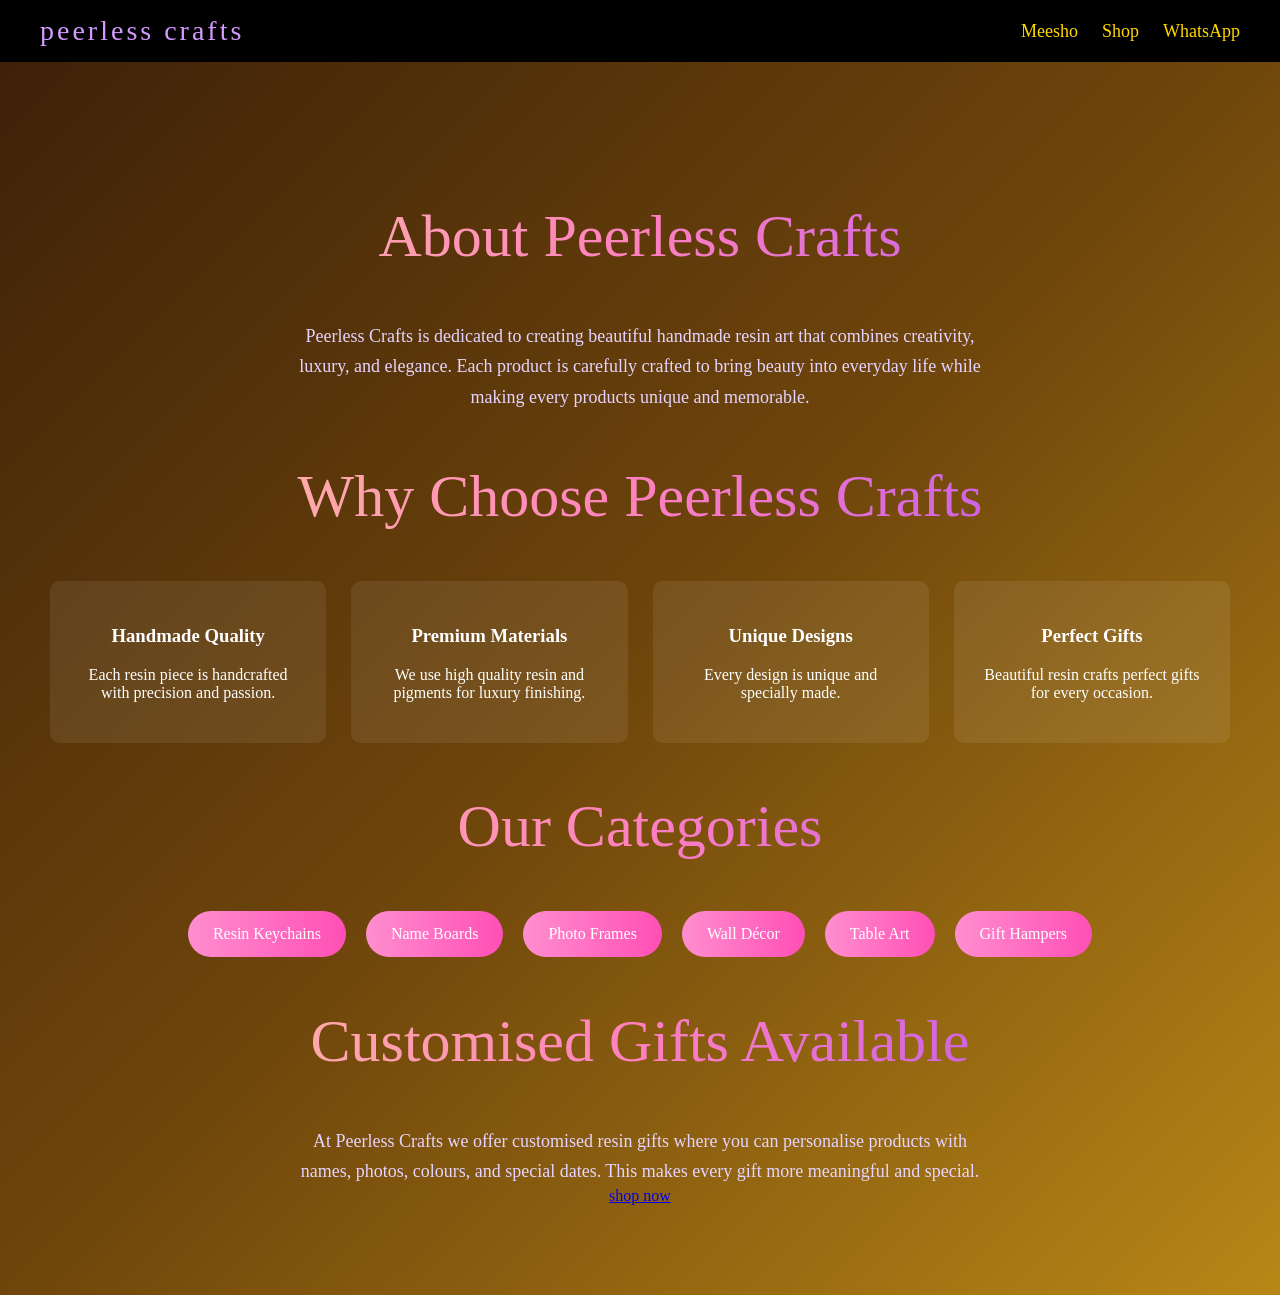
==== about.html @ 8753c547 "update" ====
<!DOCTYPE html>
<html lang="en">
<head>
<meta charset="UTF-8">
<meta name="viewport" content="width=device-width, initial-scale=1.0">

<title>Peerless Crafts</title>

<style>

body{
margin:0;
font-family: Georgia, serif;
background: linear-gradient(135deg,#3b1f08,#6e450b,#b88717);
color:white;
text-align:center;
}

/* HEADER */

header{
background:#000;
display:flex;
justify-content:space-between;
padding:15px 40px;
align-items:center;
}

.logo{
color:#d49bff;
font-size:28px;
letter-spacing:3px;
}

nav a{
color:#ffd700;
margin-left:20px;
text-decoration:none;
font-size:18px;
}

/* SECTION */

.section{
padding:90px 20px;
}

/* TITLE STYLE SAME AS FIRST PAGE */

.title{
font-size:60px;
font-weight:500;
background: linear-gradient(90deg,#ffcc99,#ff80bf,#a64dff);
-webkit-background-clip:text;
color:transparent;
animation: fadeUp 2s ease;
}

/* PARAGRAPH */

.text{
max-width:700px;
margin:auto;
margin-top:25px;
font-size:18px;
line-height:1.7;
color:#e5d4ff;
}

/* WHY CHOOSE */

.features{
margin-top:50px;
display:grid;
grid-template-columns:repeat(auto-fit,minmax(220px,1fr));
gap:25px;
padding:0 30px;
}

.box{
background:rgba(255,255,255,0.08);
padding:25px;
border-radius:10px;
transition:0.3s;
}

.box:hover{
transform:translateY(-8px);
background:rgba(255,255,255,0.18);
}

/* CATEGORIES */

.categories{
margin-top:40px;
display:flex;
flex-wrap:wrap;
justify-content:center;
gap:20px;
}

.cat{
padding:14px 25px;
border-radius:30px;
background:linear-gradient(90deg,#ff8ecf,#ff4fb5);
cursor:pointer;
transition:0.3s;
}

.cat:hover{
transform:scale(1.1);
}

/* BUTTON */

button{
margin-top:40px;
padding:16px 40px;
border:none;
border-radius:30px;
background:#ff5ca8;
font-size:18px;
cursor:pointer;
transition:0.3s;
}

button:hover{
transform:scale(1.1);
}

/* ANIMATION */

@keyframes fadeUp{
from{
opacity:0;
transform:translateY(40px);
}
to{
opacity:1;
transform:translateY(0);
}
}

</style>
</head>

<body>

<header>

<div class="logo">peerless crafts</div>

<nav>
<a href="https://www.meesho.com/PeerlessCrafts?_ms=3.0.1">Meesho</a>
<a href="#">Shop</a>
<a href="https://whatsapp.com/channel/0029VbBbncLLNSa7fEdqFt1w">WhatsApp</a>
</nav>

</header>


<section class="section">

<h1 class="title">About Peerless Crafts</h1>

<p class="text">
Peerless Crafts is dedicated to creating beautiful handmade resin art
that combines creativity, luxury, and elegance. Each product is carefully
crafted to bring beauty into everyday life while making every products
unique and memorable.
</p>


<h1 class="title">Why Choose Peerless Crafts</h1>

<div class="features">

<div class="box">
<h3>Handmade Quality</h3>
<p>Each resin piece is handcrafted with precision and passion.</p>
</div>

<div class="box">
<h3>Premium Materials</h3>
<p>We use high quality resin and pigments for luxury finishing.</p>
</div>

<div class="box">
<h3>Unique Designs</h3>
<p>Every design is unique and specially made.</p>
</div>

<div class="box">
<h3>Perfect Gifts</h3>
<p>Beautiful resin crafts perfect  gifts for every occasion.</p>
</div>

</div>


<h1 class="title">Our Categories</h1>

<div class="categories">

<div class="cat">Resin Keychains</div>
<div class="cat">Name Boards</div>
<div class="cat">Photo Frames</div>
<div class="cat">Wall Décor</div>
<div class="cat">Table Art</div>
<div class="cat">Gift Hampers</div>

</div>


<h1 class="title">Customised Gifts Available</h1>

<p class="text">
At Peerless Crafts we offer customised resin gifts where you can
personalise products with names, photos, colours, and special dates.
This makes every gift more meaningful and special.
</p>
<a href="index.html"
   <button>shop now</button>
   </a>


</section>


<script>

function shop(){
alert("Welcome to Peerless Crafts!");
}

</script>

</body>
</html>
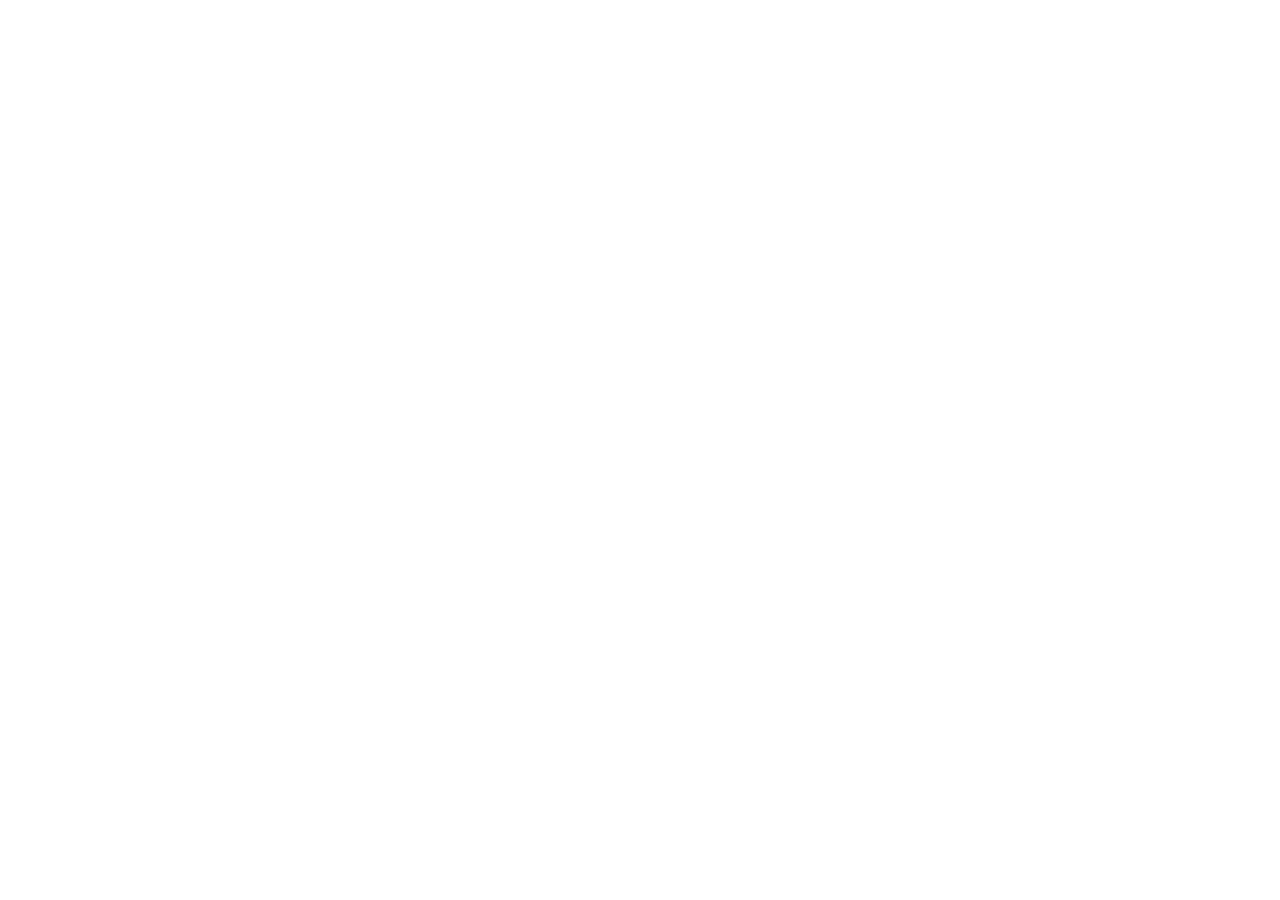
==== commit a60d0e20: "Create about.html" ====
--- a/about.html
+++ b/about.html
@@ -30,6 +30,7 @@
 color:#d49bff;
 font-size:28px;
 letter-spacing:3px;
+text-transform: uppercase;
 }
 
 nav a{
@@ -45,7 +46,7 @@
 padding:90px 20px;
 }
 
-/* TITLE STYLE SAME AS FIRST PAGE */
+/* TITLE */
 
 .title{
 font-size:60px;
@@ -67,7 +68,7 @@
 color:#e5d4ff;
 }
 
-/* WHY CHOOSE */
+/* FEATURES */
 
 .features{
 margin-top:50px;
@@ -130,110 +131,4 @@
 
 /* ANIMATION */
 
-@keyframes fadeUp{
-from{
-opacity:0;
-transform:translateY(40px);
-}
-to{
-opacity:1;
-transform:translateY(0);
-}
-}
-
-</style>
-</head>
-
-<body>
-
-<header>
-
-<div class="logo">peerless crafts</div>
-
-<nav>
-<a href="https://www.meesho.com/PeerlessCrafts?_ms=3.0.1">Meesho</a>
-<a href="#">Shop</a>
-<a href="https://whatsapp.com/channel/0029VbBbncLLNSa7fEdqFt1w">WhatsApp</a>
-</nav>
-
-</header>
-
-
-<section class="section">
-
-<h1 class="title">About Peerless Crafts</h1>
-
-<p class="text">
-Peerless Crafts is dedicated to creating beautiful handmade resin art
-that combines creativity, luxury, and elegance. Each product is carefully
-crafted to bring beauty into everyday life while making every products
-unique and memorable.
-</p>
-
-
-<h1 class="title">Why Choose Peerless Crafts</h1>
-
-<div class="features">
-
-<div class="box">
-<h3>Handmade Quality</h3>
-<p>Each resin piece is handcrafted with precision and passion.</p>
-</div>
-
-<div class="box">
-<h3>Premium Materials</h3>
-<p>We use high quality resin and pigments for luxury finishing.</p>
-</div>
-
-<div class="box">
-<h3>Unique Designs</h3>
-<p>Every design is unique and specially made.</p>
-</div>
-
-<div class="box">
-<h3>Perfect Gifts</h3>
-<p>Beautiful resin crafts perfect  gifts for every occasion.</p>
-</div>
-
-</div>
-
-
-<h1 class="title">Our Categories</h1>
-
-<div class="categories">
-
-<div class="cat">Resin Keychains</div>
-<div class="cat">Name Boards</div>
-<div class="cat">Photo Frames</div>
-<div class="cat">Wall Décor</div>
-<div class="cat">Table Art</div>
-<div class="cat">Gift Hampers</div>
-
-</div>
-
-
-<h1 class="title">Customised Gifts Available</h1>
-
-<p class="text">
-At Peerless Crafts we offer customised resin gifts where you can
-personalise products with names, photos, colours, and special dates.
-This makes every gift more meaningful and special.
-</p>
-<a href="index.html"
-   <button>shop now</button>
-   </a>
-
-
-</section>
-
-
-<script>
-
-function shop(){
-alert("Welcome to Peerless Crafts!");
-}
-
-</script>
-
-</body>
-</html>+@
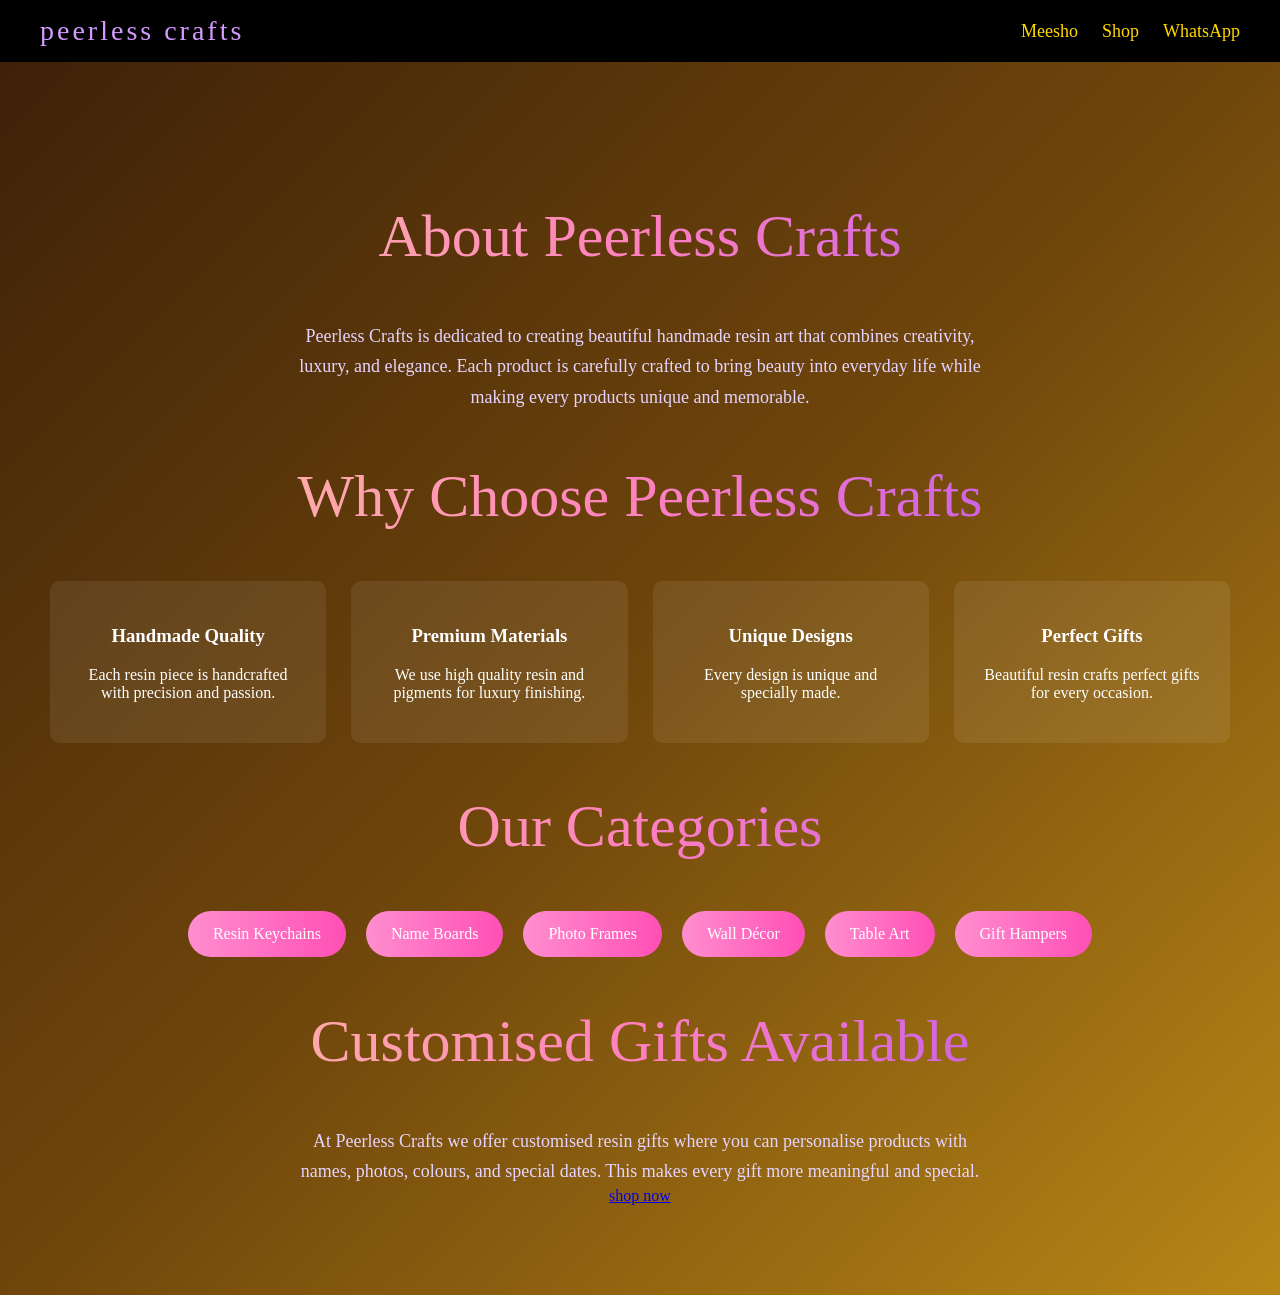
==== commit 88a92903: "Update about.html" ====
--- a/about.html
+++ b/about.html
@@ -30,7 +30,6 @@
 color:#d49bff;
 font-size:28px;
 letter-spacing:3px;
-text-transform: uppercase;
 }
 
 nav a{
@@ -46,7 +45,7 @@
 padding:90px 20px;
 }
 
-/* TITLE */
+/* TITLE STYLE SAME AS FIRST PAGE */
 
 .title{
 font-size:60px;
@@ -68,7 +67,7 @@
 color:#e5d4ff;
 }
 
-/* FEATURES */
+/* WHY CHOOSE */
 
 .features{
 margin-top:50px;
@@ -131,4 +130,110 @@
 
 /* ANIMATION */
 
-@
+@keyframes fadeUp{
+from{
+opacity:0;
+transform:translateY(40px);
+}
+to{
+opacity:1;
+transform:translateY(0);
+}
+}
+
+</style>
+</head>
+
+<body>
+
+<header>
+
+<div class="logo">peerless crafts</div>
+
+<nav>
+<a href="https://www.meesho.com/PeerlessCrafts?_ms=3.0.1">Meesho</a>
+<a href="#">Shop</a>
+<a href="https://whatsapp.com/channel/0029VbBbncLLNSa7fEdqFt1w">WhatsApp</a>
+</nav>
+
+</header>
+
+
+<section class="section">
+
+<h1 class="title">About Peerless Crafts</h1>
+
+<p class="text">
+Peerless Crafts is dedicated to creating beautiful handmade resin art
+that combines creativity, luxury, and elegance. Each product is carefully
+crafted to bring beauty into everyday life while making every products
+unique and memorable.
+</p>
+
+
+<h1 class="title">Why Choose Peerless Crafts</h1>
+
+<div class="features">
+
+<div class="box">
+<h3>Handmade Quality</h3>
+<p>Each resin piece is handcrafted with precision and passion.</p>
+</div>
+
+<div class="box">
+<h3>Premium Materials</h3>
+<p>We use high quality resin and pigments for luxury finishing.</p>
+</div>
+
+<div class="box">
+<h3>Unique Designs</h3>
+<p>Every design is unique and specially made.</p>
+</div>
+
+<div class="box">
+<h3>Perfect Gifts</h3>
+<p>Beautiful resin crafts perfect  gifts for every occasion.</p>
+</div>
+
+</div>
+
+
+<h1 class="title">Our Categories</h1>
+
+<div class="categories">
+
+<div class="cat">Resin Keychains</div>
+<div class="cat">Name Boards</div>
+<div class="cat">Photo Frames</div>
+<div class="cat">Wall Décor</div>
+<div class="cat">Table Art</div>
+<div class="cat">Gift Hampers</div>
+
+</div>
+
+
+<h1 class="title">Customised Gifts Available</h1>
+
+<p class="text">
+At Peerless Crafts we offer customised resin gifts where you can
+personalise products with names, photos, colours, and special dates.
+This makes every gift more meaningful and special.
+</p>
+<a href="index.html"
+   <button>shop now</button>
+   </a>
+
+
+</section>
+
+
+<script>
+
+function shop(){
+alert("Welcome to Peerless Crafts!");
+}
+
+</script>
+
+</body>
+</html>
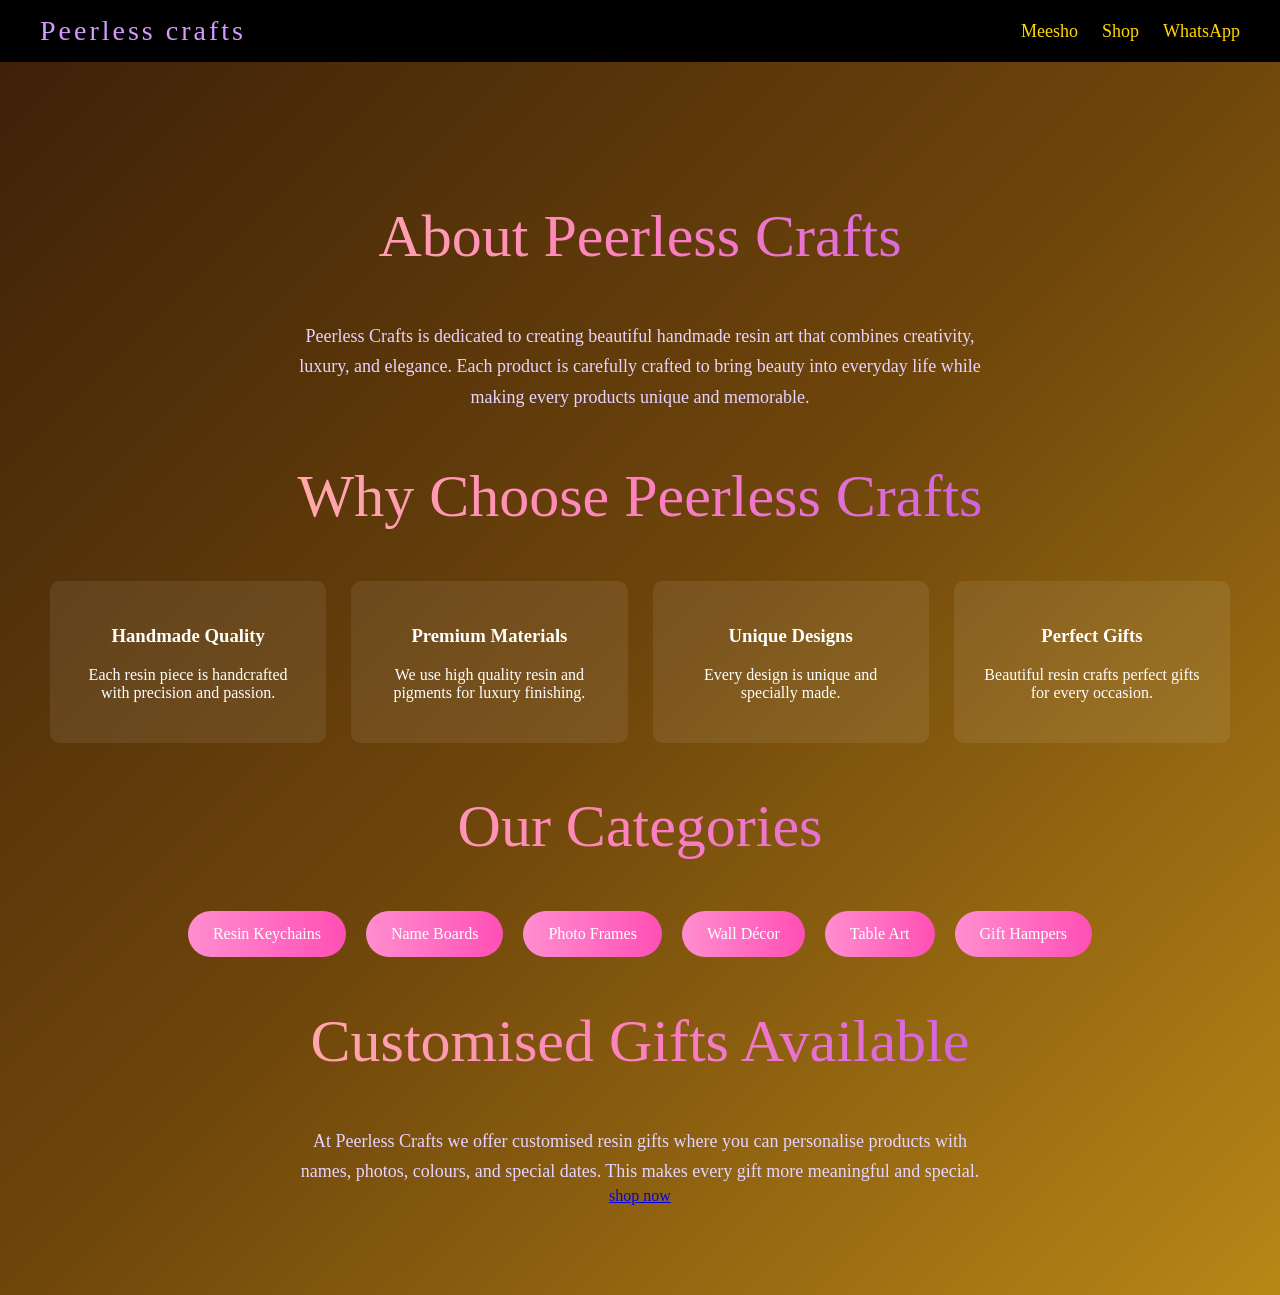
==== commit bdaca40e: "Update about.html" ====
--- a/about.html
+++ b/about.html
@@ -148,7 +148,7 @@
 
 <header>
 
-<div class="logo">peerless crafts</div>
+<div class="logo">Peerless crafts</div>
 
 <nav>
 <a href="https://www.meesho.com/PeerlessCrafts?_ms=3.0.1">Meesho</a>
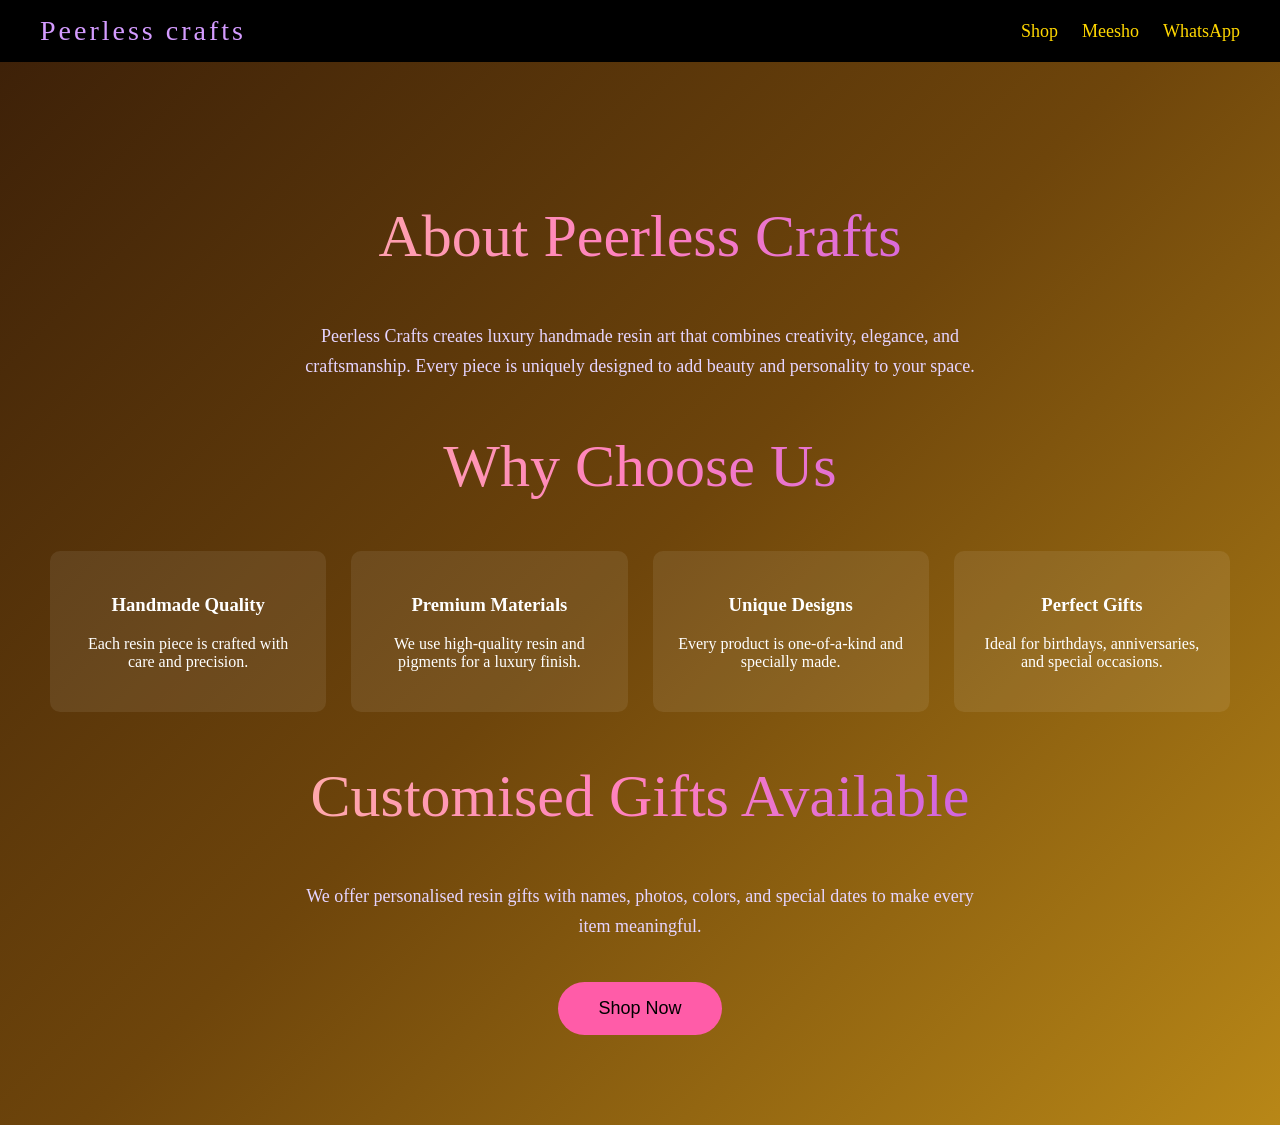
==== commit 1361ed5f: "Update about.html" ====
--- a/about.html
+++ b/about.html
@@ -4,7 +4,9 @@
 <meta charset="UTF-8">
 <meta name="viewport" content="width=device-width, initial-scale=1.0">
 
-<title>Peerless Crafts</title>
+<title>About Peerless Crafts</title>
+
+<meta name="description" content="Learn about Peerless Crafts, creators of luxury handmade resin art and custom products.">
 
 <style>
 
@@ -15,8 +17,6 @@
 color:white;
 text-align:center;
 }
-
-/* HEADER */
 
 header{
 background:#000;
@@ -39,13 +39,9 @@
 font-size:18px;
 }
 
-/* SECTION */
-
 .section{
 padding:90px 20px;
 }
-
-/* TITLE STYLE SAME AS FIRST PAGE */
 
 .title{
 font-size:60px;
@@ -56,8 +52,6 @@
 animation: fadeUp 2s ease;
 }
 
-/* PARAGRAPH */
-
 .text{
 max-width:700px;
 margin:auto;
@@ -66,8 +60,6 @@
 line-height:1.7;
 color:#e5d4ff;
 }
-
-/* WHY CHOOSE */
 
 .features{
 margin-top:50px;
@@ -89,30 +81,6 @@
 background:rgba(255,255,255,0.18);
 }
 
-/* CATEGORIES */
-
-.categories{
-margin-top:40px;
-display:flex;
-flex-wrap:wrap;
-justify-content:center;
-gap:20px;
-}
-
-.cat{
-padding:14px 25px;
-border-radius:30px;
-background:linear-gradient(90deg,#ff8ecf,#ff4fb5);
-cursor:pointer;
-transition:0.3s;
-}
-
-.cat:hover{
-transform:scale(1.1);
-}
-
-/* BUTTON */
-
 button{
 margin-top:40px;
 padding:16px 40px;
@@ -127,8 +95,6 @@
 button:hover{
 transform:scale(1.1);
 }
-
-/* ANIMATION */
 
 @keyframes fadeUp{
 from{
@@ -147,93 +113,60 @@
 <body>
 
 <header>
-
 <div class="logo">Peerless crafts</div>
 
 <nav>
+<a href="index.html">Shop</a>
 <a href="https://www.meesho.com/PeerlessCrafts?_ms=3.0.1">Meesho</a>
-<a href="#">Shop</a>
 <a href="https://whatsapp.com/channel/0029VbBbncLLNSa7fEdqFt1w">WhatsApp</a>
 </nav>
-
 </header>
-
 
 <section class="section">
 
 <h1 class="title">About Peerless Crafts</h1>
 
 <p class="text">
-Peerless Crafts is dedicated to creating beautiful handmade resin art
-that combines creativity, luxury, and elegance. Each product is carefully
-crafted to bring beauty into everyday life while making every products
-unique and memorable.
+Peerless Crafts creates luxury handmade resin art that combines creativity, elegance, and craftsmanship. Every piece is uniquely designed to add beauty and personality to your space.
 </p>
 
-
-<h1 class="title">Why Choose Peerless Crafts</h1>
+<h1 class="title">Why Choose Us</h1>
 
 <div class="features">
 
 <div class="box">
 <h3>Handmade Quality</h3>
-<p>Each resin piece is handcrafted with precision and passion.</p>
+<p>Each resin piece is crafted with care and precision.</p>
 </div>
 
 <div class="box">
 <h3>Premium Materials</h3>
-<p>We use high quality resin and pigments for luxury finishing.</p>
+<p>We use high-quality resin and pigments for a luxury finish.</p>
 </div>
 
 <div class="box">
 <h3>Unique Designs</h3>
-<p>Every design is unique and specially made.</p>
+<p>Every product is one-of-a-kind and specially made.</p>
 </div>
 
 <div class="box">
 <h3>Perfect Gifts</h3>
-<p>Beautiful resin crafts perfect  gifts for every occasion.</p>
+<p>Ideal for birthdays, anniversaries, and special occasions.</p>
 </div>
 
 </div>
 
-
-<h1 class="title">Our Categories</h1>
-
-<div class="categories">
-
-<div class="cat">Resin Keychains</div>
-<div class="cat">Name Boards</div>
-<div class="cat">Photo Frames</div>
-<div class="cat">Wall Décor</div>
-<div class="cat">Table Art</div>
-<div class="cat">Gift Hampers</div>
-
-</div>
-
-
 <h1 class="title">Customised Gifts Available</h1>
 
 <p class="text">
-At Peerless Crafts we offer customised resin gifts where you can
-personalise products with names, photos, colours, and special dates.
-This makes every gift more meaningful and special.
+We offer personalised resin gifts with names, photos, colors, and special dates to make every item meaningful.
 </p>
-<a href="index.html"
-   <button>shop now</button>
-   </a>
 
+<a href="index.html">
+<button>Shop Now</button>
+</a>
 
 </section>
 
-
-<script>
-
-function shop(){
-alert("Welcome to Peerless Crafts!");
-}
-
-</script>
-
 </body>
 </html>
